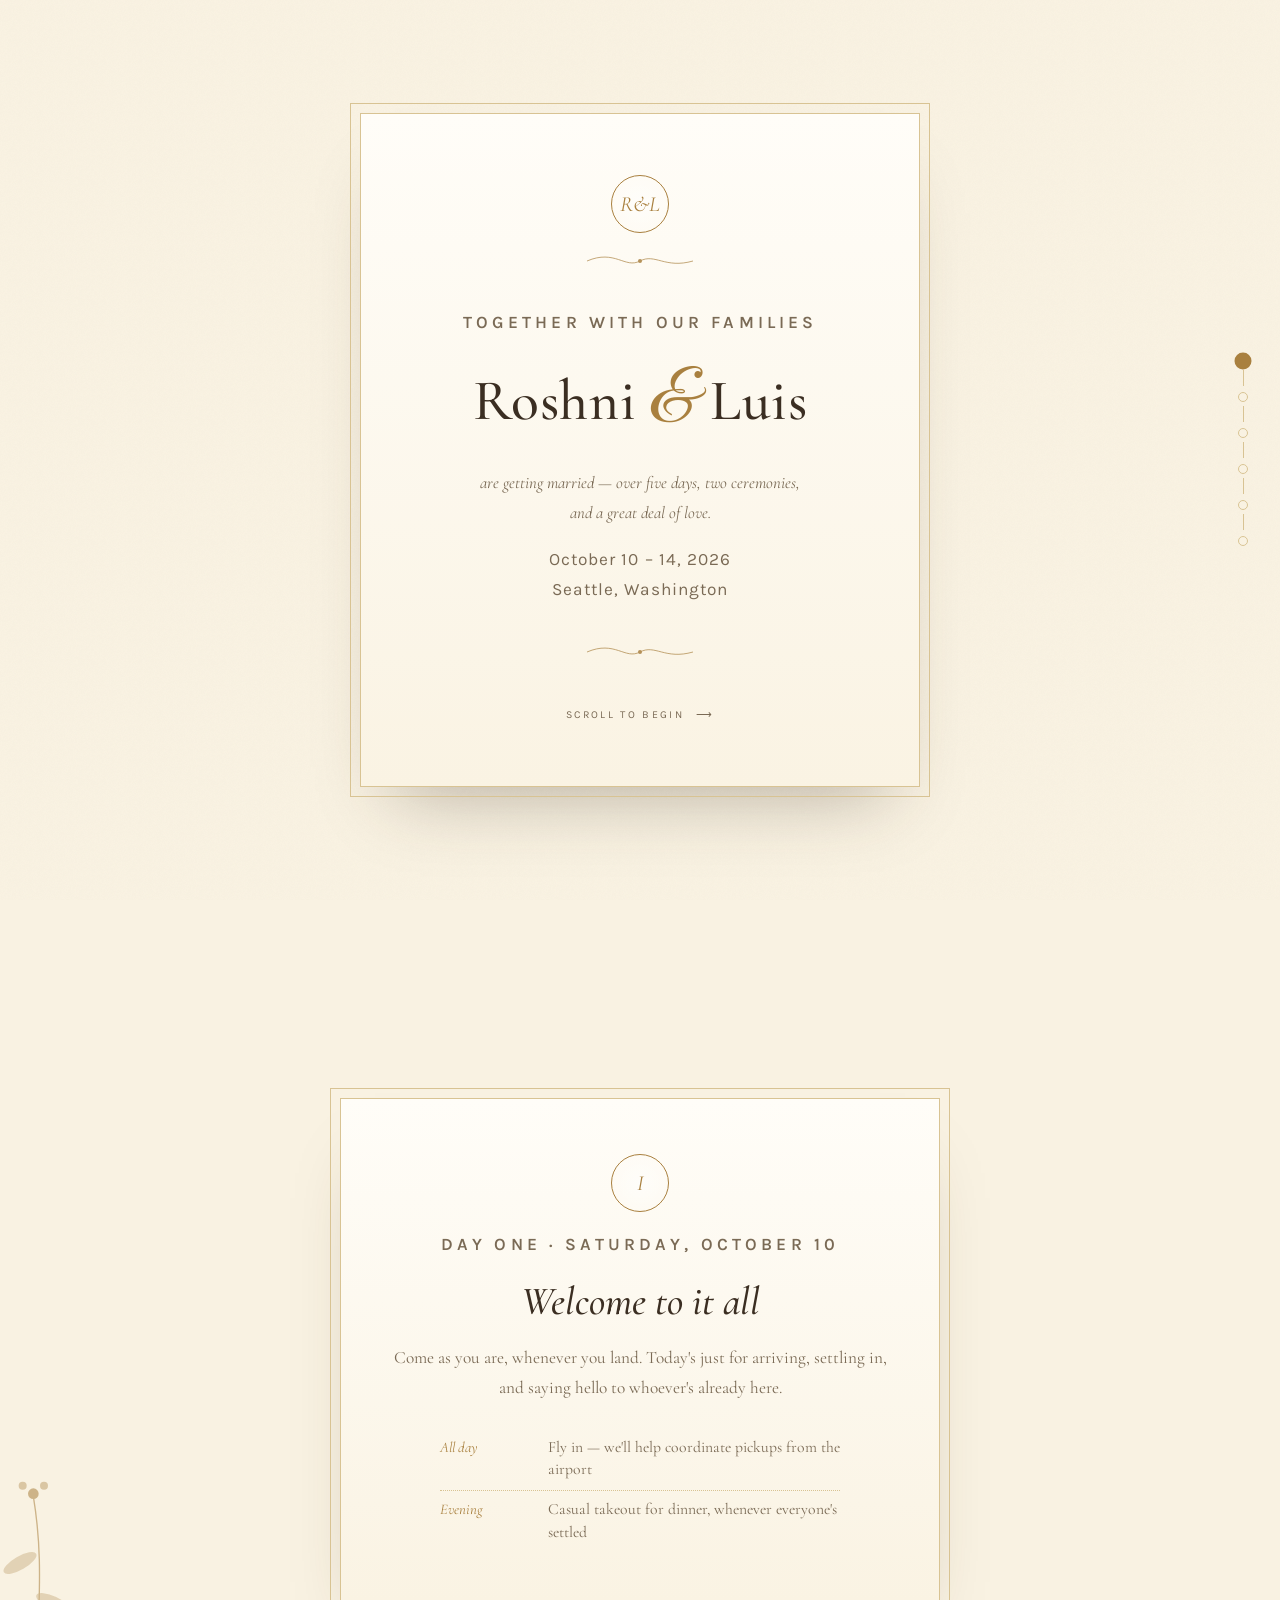
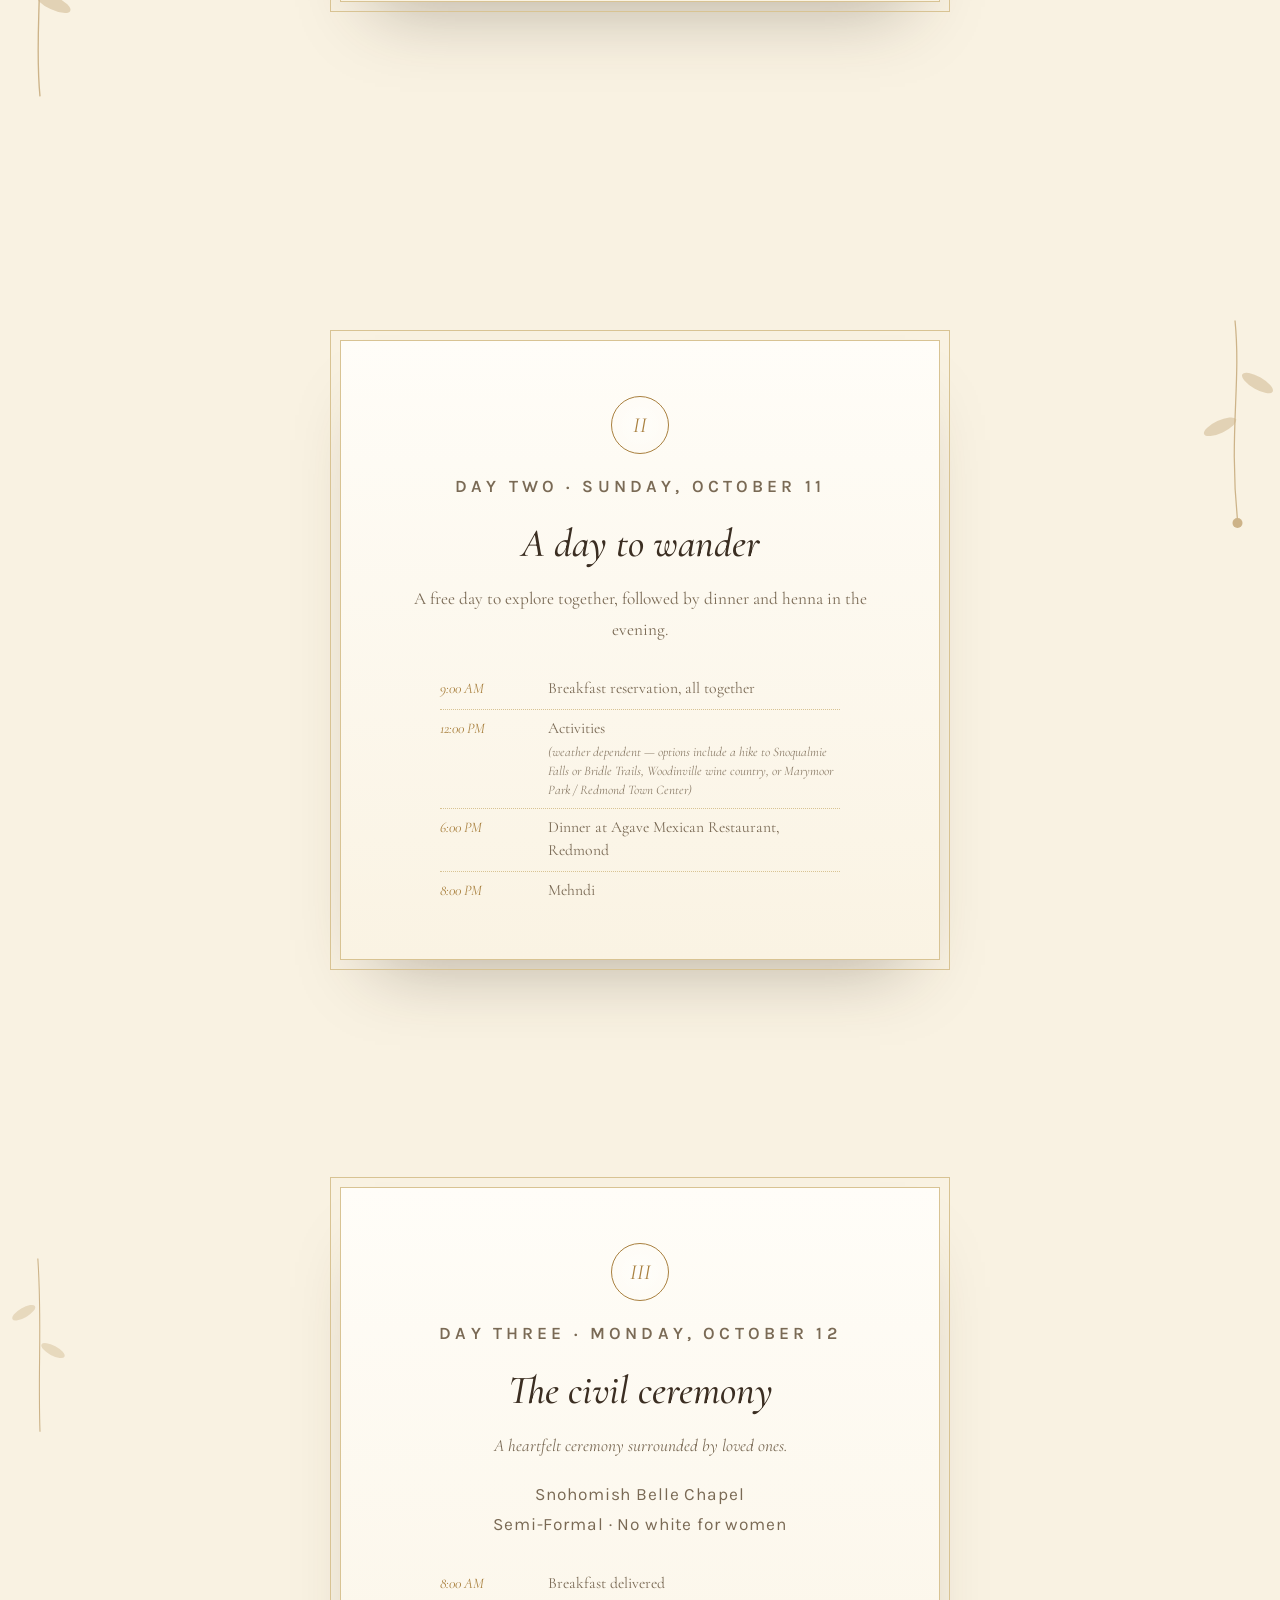
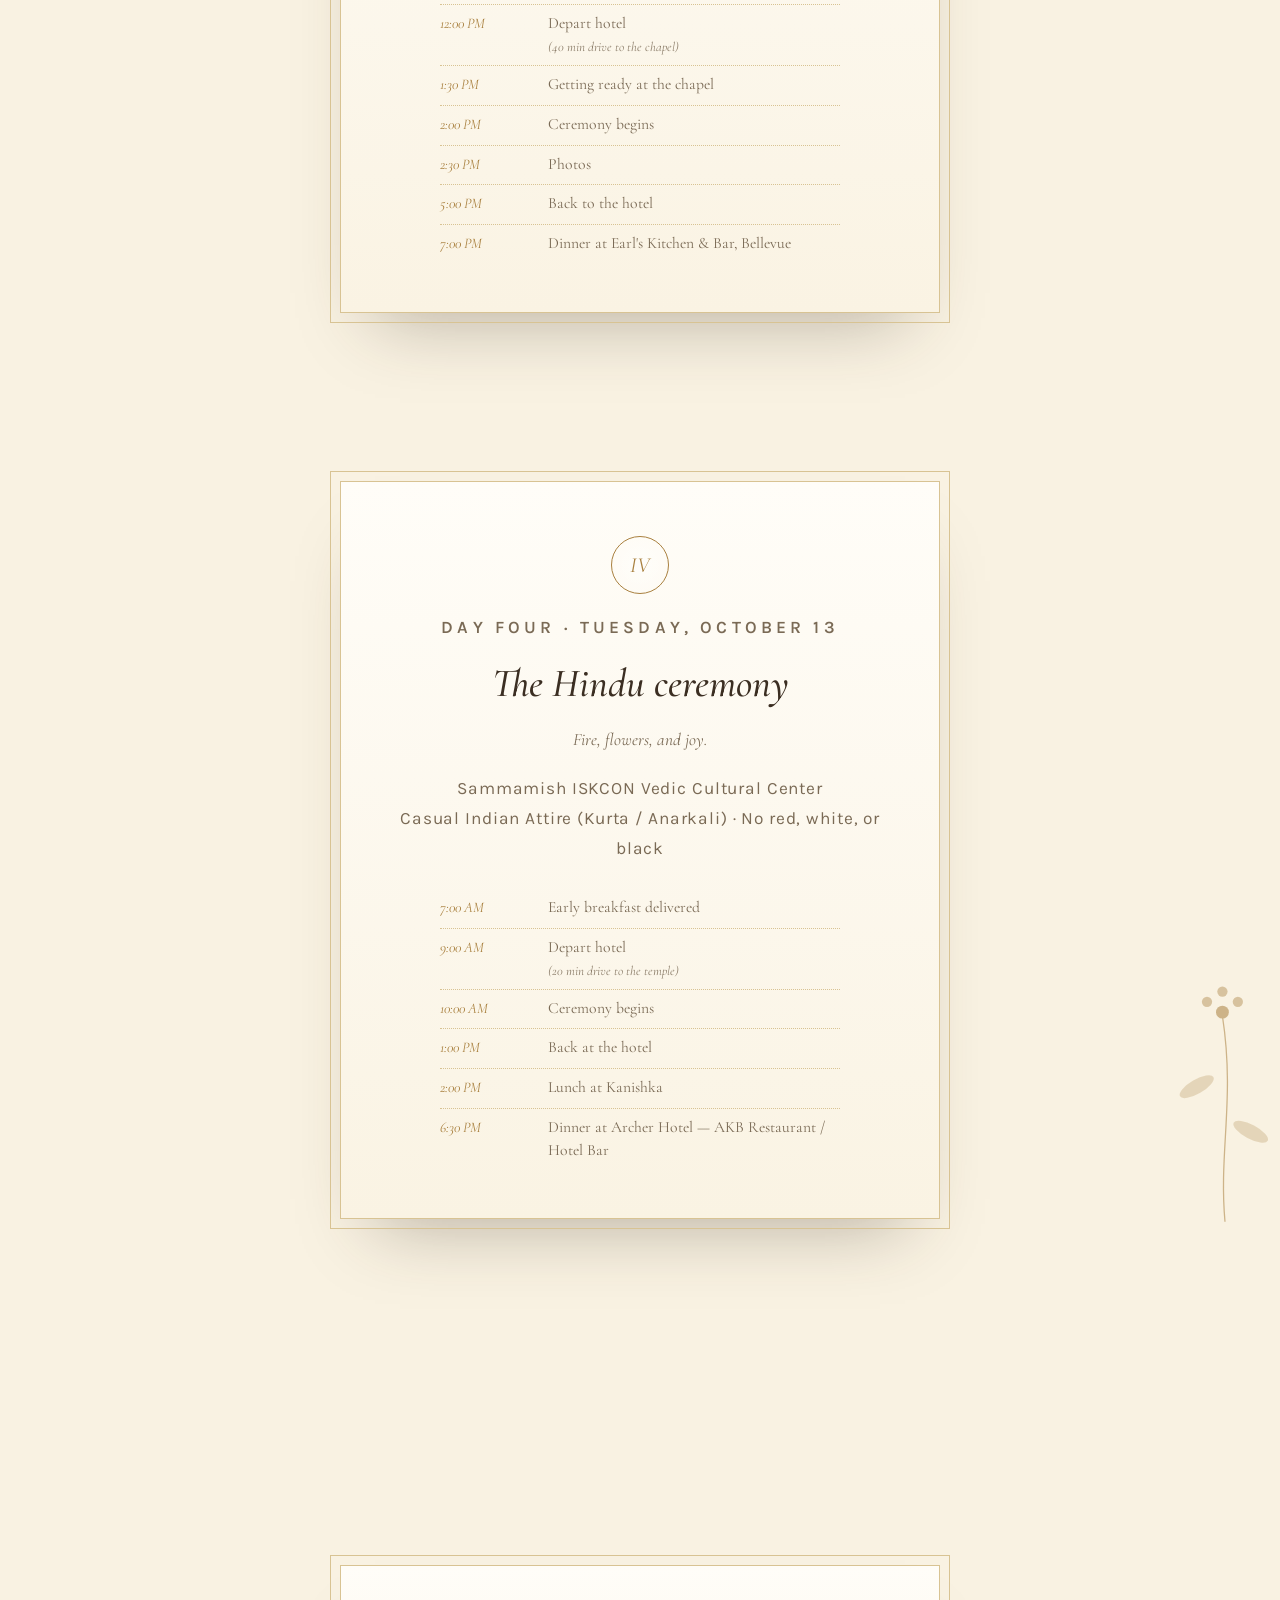
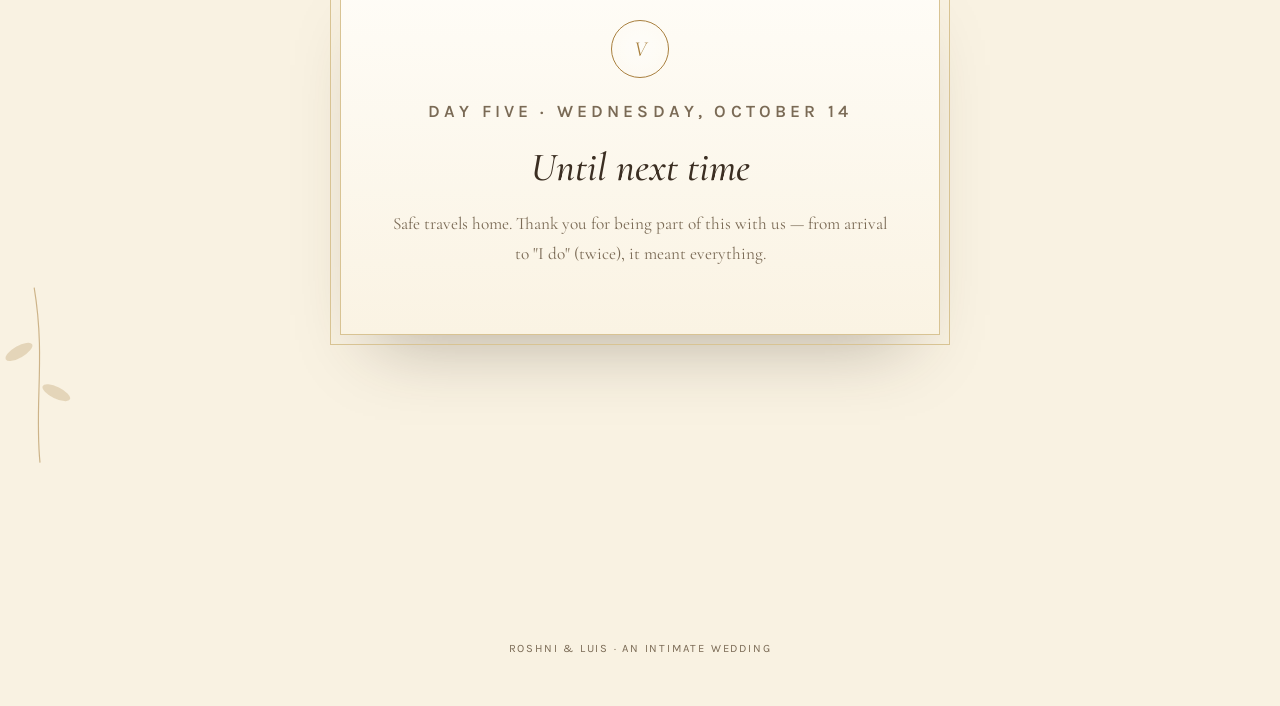
==== index.html @ dce2e8b4 "Rename root html" ====
<!DOCTYPE html>
<html lang="en">
<head>
<meta charset="UTF-8">
<meta name="viewport" content="width=device-width, initial-scale=1.0">
<title>Roshni & Luis — An Invitation</title>
<link rel="preconnect" href="https://fonts.googleapis.com">
<link rel="preconnect" href="https://fonts.gstatic.com" crossorigin>
<link href="https://fonts.googleapis.com/css2?family=Cormorant+Garamond:ital,wght@0,300;0,400;0,500;0,600;1,400;1,500&family=Great+Vibes&family=Karla:wght@400;500;600&display=swap" rel="stylesheet">
<style>
  :root{
    --paper: #f9f2e2;
    --card-a: #fffdf8;
    --card-b: #faf3e3;
    --ink: #3b2e22;
    --ink-soft: #7a6a55;
    --gold: #a9803f;
    --gold-light: #d8c393;
    --marigold: #c97d2e;
    --ochre: #a8672a;
    --teal: #2e4a44;
    --sindoor: #8c2f3b;
    --plum: #5b4b6e;
  }

  *{box-sizing:border-box;}
  html{scroll-snap-type:y mandatory; scroll-behavior:smooth;}
  body{
    margin:0;
    font-family:'Cormorant Garamond', serif;
    background:var(--paper);
    color:var(--ink);
    overflow-x:hidden;
  }

  /* fine paper grain, uniform across the whole invite */
  body::before{
    content:"";
    position:fixed; inset:0;
    z-index:1;
    pointer-events:none;
    opacity:0.5;
    background-image:url("data:image/svg+xml;utf8,<svg xmlns='http://www.w3.org/2000/svg' width='120' height='120'><filter id='n'><feTurbulence type='fractalNoise' baseFrequency='0.9' numOctaves='2' stitchTiles='stitch'/></filter><rect width='100%25' height='100%25' filter='url(%23n)' opacity='0.05'/></svg>");
  }

  h1,h2{margin:0; font-weight:500;}
  .script{font-family:'Great Vibes', cursive; font-weight:400;}

  .eyebrow{
    font-family:'Karla', sans-serif;
    font-weight:600;
    letter-spacing:0.24em;
    text-transform:uppercase;
    font-size:0.68rem;
    color:var(--ink-soft);
  }

  section{
    min-height:100svh;
    scroll-snap-align:start;
    display:flex;
    align-items:center;
    justify-content:center;
    position:relative;
    padding: 5rem 6vw;
    z-index:2;
  }

  /* ---------- card frame ---------- */
  .card{
    position:relative;
    max-width:600px;
    width:100%;
    background:linear-gradient(180deg, var(--card-a), var(--card-b));
    border:1px solid var(--gold-light);
    outline:1px solid var(--gold-light);
    outline-offset:9px;
    padding:3.4rem 3rem 3rem;
    text-align:center;
    box-shadow:0 40px 70px -35px rgba(59,46,34,0.35);
    opacity:0;
    transform:translateY(22px);
    transition:opacity 1s cubic-bezier(.2,.7,.2,1), transform 1s cubic-bezier(.2,.7,.2,1);
  }
  section.in-view .card{opacity:1; transform:translateY(0);}

  .seal{
    width:58px; height:58px;
    border-radius:50%;
    border:1px solid var(--gold);
    display:flex; align-items:center; justify-content:center;
    margin:0 auto 1.1rem;
    font-family:'Cormorant Garamond', serif;
    font-style:italic;
    font-size:1.35rem;
    color:var(--gold);
    background:radial-gradient(circle, rgba(255,255,255,0.5), transparent 70%);
  }

  .ornament{
    width:110px;
    margin:0 auto;
    color:var(--dot, var(--gold));
    opacity:0.85;
  }
  .ornament.top{margin-bottom:0.9rem;}
  .ornament.bottom{margin-top:1.3rem;}

  .card h2{
    font-size:clamp(1.9rem, 4.4vw, 2.5rem);
    font-style:italic;
    margin-top:0.5rem;
  }
  .card p{
    font-size:1.08rem;
    line-height:1.75;
    color:var(--ink-soft);
    margin-top:1.1rem;
  }
  .detail-note{
    display:inline-block;
    margin-top:1.6rem;
    font-family:'Karla', sans-serif;
    font-size:0.74rem;
    letter-spacing:0.08em;
    color:var(--dot, var(--gold));
    border-top:1px solid var(--gold-light);
    padding-top:0.9rem;
  }

  .meta{
    margin-top:0.7rem;
    font-family:'Karla', sans-serif;
    font-size:0.72rem;
    letter-spacing:0.06em;
    color:var(--dot, var(--gold));
    line-height:1.6;
  }
  .meta span{display:block;}

  .tagline-small{
    font-style:italic;
    font-size:1rem;
    color:var(--ink-soft);
    margin-top:0.4rem;
  }
  .meta-line{
    font-family:'Karla', sans-serif;
    font-size:0.7rem;
    letter-spacing:0.05em;
    color:var(--dot, var(--gold));
    margin-top:0.9rem;
    line-height:1.7;
  }
  .meta-line span{display:block;}

  .schedule{
    text-align:left;
    max-width:400px;
    margin:1.6rem auto 0;
  }
  .schedule .row{
    display:flex;
    gap:1rem;
    align-items:baseline;
    padding:0.5rem 0;
    border-bottom:1px dotted var(--gold-light);
  }
  .schedule .row:last-child{border-bottom:none;}
  .schedule .time{
    font-style:italic;
    color:var(--gold);
    font-size:0.92rem;
    width:92px;
    flex-shrink:0;
  }
  .schedule .event{
    font-size:0.98rem;
    color:var(--ink-soft);
    line-height:1.45;
  }
  .schedule .event em{
    display:block;
    font-style:italic;
    font-size:0.82rem;
    opacity:0.85;
    margin-top:0.15rem;
  }

  .sprig{position:absolute; z-index:0; color:var(--gold); opacity:0.55;}

  /* ---------- day accent colors ---------- */
  #day1{--dot: var(--marigold);}
  #day2{--dot: var(--ochre);}
  #day3{--dot: var(--teal);}
  #day4{--dot: var(--sindoor);}
  #day5{--dot: var(--plum);}

  /* ---------- hero ---------- */
  #hero .card{max-width:560px; padding:3.8rem 3rem 3.2rem;}
  #hero .amp{color:var(--gold); font-size:1.3em;}
  #hero h1{
    font-size:clamp(2.4rem, 7vw, 3.6rem);
    letter-spacing:0.01em;
  }
  #hero .tagline{
    font-size:1.05rem;
    color:var(--ink-soft);
    margin-top:1.2rem;
    font-style:italic;
  }
  #hero .scroll-cue{
    margin-top:2.4rem;
    font-family:'Karla', sans-serif;
    font-size:0.66rem;
    letter-spacing:0.22em;
    text-transform:uppercase;
    color:var(--ink-soft);
  }
  #hero .scroll-cue span{display:inline-block; margin-left:0.4rem; animation:bob 2.6s ease-in-out infinite;}
  @keyframes bob{0%,100%{transform:translateY(0);}50%{transform:translateY(5px);}}

  /* ---------- garland nav ---------- */
  nav.garland{
    position:fixed; z-index:50;
    right:2rem; top:50%; transform:translateY(-50%);
    display:flex; flex-direction:column; align-items:center;
  }
  nav.garland .thread{width:1px; flex:1; min-height:16px; background:var(--gold-light);}
  nav.garland button{
    -webkit-appearance:none; appearance:none;
    background:var(--paper);
    border:1px solid var(--gold-light);
    width:10px; height:10px; border-radius:50%;
    padding:0; cursor:pointer; position:relative; flex-shrink:0;
    transition:transform .4s ease, background .4s ease, border-color .4s ease;
  }
  nav.garland button::after{
    content:attr(data-label);
    position:absolute; right:20px; top:50%; transform:translateY(-50%);
    font-family:'Cormorant Garamond', serif; font-style:italic;
    font-size:0.85rem; color:var(--ink-soft);
    white-space:nowrap; opacity:0; pointer-events:none; transition:opacity .25s ease;
  }
  nav.garland button:hover::after{opacity:1;}
  nav.garland button.active{
    transform:scale(1.7);
    background:var(--dot, var(--gold));
    border-color:var(--dot, var(--gold));
  }

  @media (max-width:760px){
    nav.garland{
      right:auto; left:0; top:0; transform:none;
      flex-direction:row; width:100%; padding:0.9rem 6vw;
      background:linear-gradient(var(--paper) 55%, transparent);
    }
    nav.garland .thread{width:auto; height:1px; flex:1; min-height:0;}
    nav.garland button::after{display:none;}
    section{padding:5rem 6vw 3rem;}
    .card{padding:2.6rem 1.8rem 2.4rem;}
  }

  footer{
    position:relative; z-index:2;
    text-align:center; padding:2.6rem 6vw 3.2rem;
    font-family:'Karla', sans-serif;
    font-size:0.7rem; letter-spacing:0.16em; text-transform:uppercase;
    color:var(--ink-soft);
  }

  @media (prefers-reduced-motion: reduce){
    html{scroll-behavior:auto;}
    .card{transition:none; opacity:1; transform:none;}
    #hero .scroll-cue span{animation:none;}
  }
</style>
</head>
<body>

<nav class="garland" aria-label="Wedding day navigation">
  <a href="#hero"><button data-label="Welcome" data-target="hero"></button></a>
  <div class="thread"></div>
  <a href="#day1"><button data-label="Day One" data-target="day1"></button></a>
  <div class="thread"></div>
  <a href="#day2"><button data-label="Day Two" data-target="day2"></button></a>
  <div class="thread"></div>
  <a href="#day3"><button data-label="Day Three" data-target="day3"></button></a>
  <div class="thread"></div>
  <a href="#day4"><button data-label="Day Four" data-target="day4"></button></a>
  <div class="thread"></div>
  <a href="#day5"><button data-label="Day Five" data-target="day5"></button></a>
</nav>

<section id="hero">
  <div class="card">
    <div class="seal">R&amp;L</div>
    <svg class="ornament top" viewBox="0 0 110 20" fill="none" xmlns="http://www.w3.org/2000/svg">
      <path d="M2 10 C 30 -2, 40 18, 55 10 C 70 2, 80 18, 108 10" stroke="currentColor" stroke-width="0.8"/>
      <circle cx="55" cy="10" r="2" fill="currentColor"/>
    </svg>
    <p class="eyebrow">Together with our families</p>
    <h1>Roshni <span class="script amp">&amp;</span> Luis</h1>
    <p class="tagline">are getting married — over five days, two ceremonies,<br>and a great deal of love.</p>
    <p class="meta" style="margin-top:1rem;"><span>October 10 – 14, 2026</span><span>Seattle, Washington</span></p>
    <svg class="ornament bottom" viewBox="0 0 110 20" fill="none" xmlns="http://www.w3.org/2000/svg">
      <path d="M2 10 C 30 -2, 40 18, 55 10 C 70 2, 80 18, 108 10" stroke="currentColor" stroke-width="0.8"/>
      <circle cx="55" cy="10" r="2" fill="currentColor"/>
    </svg>
    <p class="scroll-cue">Scroll to begin <span>&#10230;</span></p>
  </div>
</section>

<section id="day1">
  <svg class="sprig" style="width:160px; left:-40px; bottom:10%;" viewBox="0 0 120 200" fill="none" xmlns="http://www.w3.org/2000/svg">
    <path d="M60 190 C 55 140, 65 100, 55 40" stroke="currentColor" stroke-width="1"/>
    <ellipse cx="45" cy="90" rx="14" ry="5" transform="rotate(-30 45 90)" fill="currentColor" opacity="0.5"/>
    <ellipse cx="70" cy="120" rx="14" ry="5" transform="rotate(25 70 120)" fill="currentColor" opacity="0.5"/>
    <circle cx="55" cy="38" r="4" fill="currentColor"/>
    <circle cx="47" cy="32" r="3" fill="currentColor" opacity="0.7"/>
    <circle cx="63" cy="32" r="3" fill="currentColor" opacity="0.7"/>
  </svg>
  <div class="card">
    <div class="seal">I</div>
    <p class="eyebrow">Day One &middot; Saturday, October 10</p>
    <h2>Welcome to it all</h2>
    <p>Come as you are, whenever you land. Today's just for arriving, settling in, and saying hello to whoever's already here.</p>
    <div class="schedule">
      <div class="row"><div class="time">All day</div><div class="event">Fly in — we'll help coordinate pickups from the airport</div></div>
      <div class="row"><div class="time">Evening</div><div class="event">Casual takeout for dinner, whenever everyone's settled</div></div>
    </div>
  </div>
</section>

<section id="day2">
  <svg class="sprig" style="width:150px; right:-30px; top:12%;" viewBox="0 0 120 200" fill="none" xmlns="http://www.w3.org/2000/svg">
    <path d="M60 10 C 65 60, 55 100, 62 170" stroke="currentColor" stroke-width="1"/>
    <ellipse cx="78" cy="60" rx="14" ry="5" transform="rotate(30 78 60)" fill="currentColor" opacity="0.5"/>
    <ellipse cx="48" cy="95" rx="14" ry="5" transform="rotate(-25 48 95)" fill="currentColor" opacity="0.5"/>
    <circle cx="62" cy="172" r="4" fill="currentColor"/>
  </svg>
  <div class="card">
    <div class="seal">II</div>
    <p class="eyebrow">Day Two &middot; Sunday, October 11</p>
    <h2>A day to wander</h2>
    <p>A free day to explore together, followed by dinner and henna in the evening.</p>
    <div class="schedule">
      <div class="row"><div class="time">9:00 AM</div><div class="event">Breakfast reservation, all together</div></div>
      <div class="row"><div class="time">12:00 PM</div><div class="event">Activities <em>(weather dependent — options include a hike to Snoqualmie Falls or Bridle Trails, Woodinville wine country, or Marymoor Park / Redmond Town Center)</em></div></div>
      <div class="row"><div class="time">6:00 PM</div><div class="event">Dinner at Agave Mexican Restaurant, Redmond</div></div>
      <div class="row"><div class="time">8:00 PM</div><div class="event">Mehndi</div></div>
    </div>
  </div>
</section>

<section id="day3">
  <svg class="sprig" style="width:130px; left:-25px; top:14%;" viewBox="0 0 120 200" fill="none" xmlns="http://www.w3.org/2000/svg">
    <path d="M60 190 C 58 130, 62 90, 58 30" stroke="currentColor" stroke-width="1"/>
    <ellipse cx="45" cy="80" rx="12" ry="4.5" transform="rotate(-30 45 80)" fill="currentColor" opacity="0.4"/>
    <ellipse cx="72" cy="115" rx="12" ry="4.5" transform="rotate(28 72 115)" fill="currentColor" opacity="0.4"/>
  </svg>
  <div class="card">
    <div class="seal">III</div>
    <p class="eyebrow">Day Three &middot; Monday, October 12</p>
    <h2>The civil ceremony</h2>
    <p class="tagline-small">A heartfelt ceremony surrounded by loved ones.</p>
    <p class="meta-line"><span>Snohomish Belle Chapel</span><span>Semi-Formal &middot; No white for women</span></p>
    <div class="schedule">
      <div class="row"><div class="time">8:00 AM</div><div class="event">Breakfast delivered</div></div>
      <div class="row"><div class="time">12:00 PM</div><div class="event">Depart hotel <em>(40 min drive to the chapel)</em></div></div>
      <div class="row"><div class="time">1:30 PM</div><div class="event">Getting ready at the chapel</div></div>
      <div class="row"><div class="time">2:00 PM</div><div class="event">Ceremony begins</div></div>
      <div class="row"><div class="time">2:30 PM</div><div class="event">Photos</div></div>
      <div class="row"><div class="time">5:00 PM</div><div class="event">Back to the hotel</div></div>
      <div class="row"><div class="time">7:00 PM</div><div class="event">Dinner at Earl's Kitchen &amp; Bar, Bellevue</div></div>
    </div>
  </div>
</section>

<section id="day4">
  <svg class="sprig" style="width:180px; right:-35px; bottom:8%;" viewBox="0 0 140 200" fill="none" xmlns="http://www.w3.org/2000/svg">
    <path d="M70 195 C 65 140, 78 100, 68 35" stroke="currentColor" stroke-width="1"/>
    <circle cx="68" cy="32" r="5" fill="currentColor"/>
    <circle cx="56" cy="24" r="4" fill="currentColor" opacity="0.75"/>
    <circle cx="80" cy="24" r="4" fill="currentColor" opacity="0.75"/>
    <circle cx="68" cy="16" r="4" fill="currentColor" opacity="0.75"/>
    <ellipse cx="48" cy="90" rx="15" ry="5.5" transform="rotate(-30 48 90)" fill="currentColor" opacity="0.45"/>
    <ellipse cx="90" cy="125" rx="15" ry="5.5" transform="rotate(28 90 125)" fill="currentColor" opacity="0.45"/>
  </svg>
  <div class="card">
    <div class="seal">IV</div>
    <p class="eyebrow">Day Four &middot; Tuesday, October 13</p>
    <h2>The Hindu ceremony</h2>
    <p class="tagline-small">Fire, flowers, and joy.</p>
    <p class="meta-line"><span>Sammamish ISKCON Vedic Cultural Center</span><span>Casual Indian Attire (Kurta / Anarkali) &middot; No red, white, or black</span></p>
    <div class="schedule">
      <div class="row"><div class="time">7:00 AM</div><div class="event">Early breakfast delivered</div></div>
      <div class="row"><div class="time">9:00 AM</div><div class="event">Depart hotel <em>(20 min drive to the temple)</em></div></div>
      <div class="row"><div class="time">10:00 AM</div><div class="event">Ceremony begins</div></div>
      <div class="row"><div class="time">1:00 PM</div><div class="event">Back at the hotel</div></div>
      <div class="row"><div class="time">2:00 PM</div><div class="event">Lunch at Kanishka</div></div>
      <div class="row"><div class="time">6:30 PM</div><div class="event">Dinner at Archer Hotel — AKB Restaurant / Hotel Bar</div></div>
    </div>
  </div>
</section>

<section id="day5">
  <svg class="sprig" style="width:140px; left:-30px; bottom:14%;" viewBox="0 0 120 200" fill="none" xmlns="http://www.w3.org/2000/svg">
    <path d="M60 190 C 55 140, 65 100, 55 40" stroke="currentColor" stroke-width="1"/>
    <ellipse cx="42" cy="95" rx="13" ry="5" transform="rotate(-30 42 95)" fill="currentColor" opacity="0.45"/>
    <ellipse cx="74" cy="130" rx="13" ry="5" transform="rotate(26 74 130)" fill="currentColor" opacity="0.45"/>
  </svg>
  <div class="card">
    <div class="seal">V</div>
    <p class="eyebrow">Day Five &middot; Wednesday, October 14</p>
    <h2>Until next time</h2>
    <p>Safe travels home. Thank you for being part of this with us — from arrival to "I do" (twice), it meant everything.</p>
  </div>
</section>

<footer>Roshni &amp; Luis &middot; An Intimate Wedding</footer>

<script>
  const sections = document.querySelectorAll('section');
  const buttons = document.querySelectorAll('nav.garland button');
  const io = new IntersectionObserver((entries)=>{
    entries.forEach(entry=>{
      const id = entry.target.id;
      const btn = document.querySelector(`button[data-target="${id}"]`);
      if(entry.isIntersecting && entry.intersectionRatio > 0.5){
        entry.target.classList.add('in-view');
        buttons.forEach(b=>b.classList.remove('active'));
        if(btn) btn.classList.add('active');
      }
    });
  }, {threshold:[0,0.5,1]});
  sections.forEach(s=>io.observe(s));
</script>

</body>
</html>
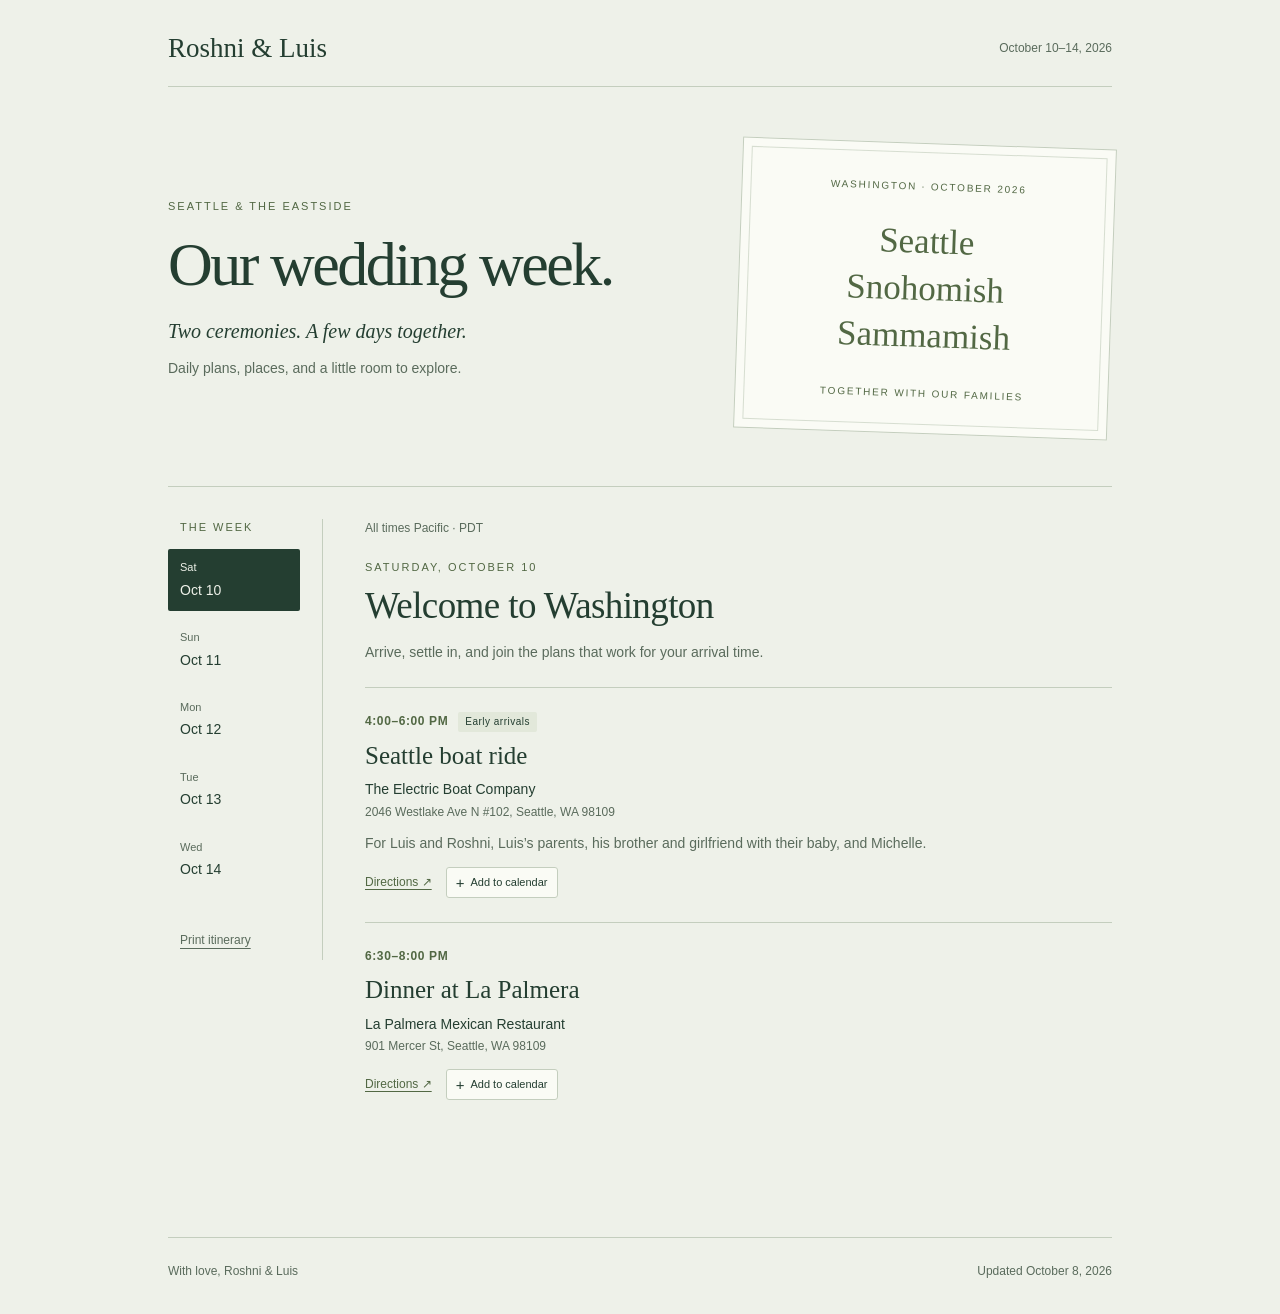
==== commit f3c342c5: "Revamp wedding itinerary with Northwest design and daily schedules" ====
--- a/index.html
+++ b/index.html
@@ -1,441 +1,28 @@
-<!DOCTYPE html>
+<!doctype html>
 <html lang="en">
 <head>
-<meta charset="UTF-8">
-<meta name="viewport" content="width=device-width, initial-scale=1.0">
-<title>Roshni & Luis — An Invitation</title>
-<link rel="preconnect" href="https://fonts.googleapis.com">
-<link rel="preconnect" href="https://fonts.gstatic.com" crossorigin>
-<link href="https://fonts.googleapis.com/css2?family=Cormorant+Garamond:ital,wght@0,300;0,400;0,500;0,600;1,400;1,500&family=Great+Vibes&family=Karla:wght@400;500;600&display=swap" rel="stylesheet">
-<style>
-  :root{
-    --paper: #f9f2e2;
-    --card-a: #fffdf8;
-    --card-b: #faf3e3;
-    --ink: #3b2e22;
-    --ink-soft: #7a6a55;
-    --gold: #a9803f;
-    --gold-light: #d8c393;
-    --marigold: #c97d2e;
-    --ochre: #a8672a;
-    --teal: #2e4a44;
-    --sindoor: #8c2f3b;
-    --plum: #5b4b6e;
-  }
-
-  *{box-sizing:border-box;}
-  html{scroll-snap-type:y mandatory; scroll-behavior:smooth;}
-  body{
-    margin:0;
-    font-family:'Cormorant Garamond', serif;
-    background:var(--paper);
-    color:var(--ink);
-    overflow-x:hidden;
-  }
-
-  /* fine paper grain, uniform across the whole invite */
-  body::before{
-    content:"";
-    position:fixed; inset:0;
-    z-index:1;
-    pointer-events:none;
-    opacity:0.5;
-    background-image:url("data:image/svg+xml;utf8,<svg xmlns='http://www.w3.org/2000/svg' width='120' height='120'><filter id='n'><feTurbulence type='fractalNoise' baseFrequency='0.9' numOctaves='2' stitchTiles='stitch'/></filter><rect width='100%25' height='100%25' filter='url(%23n)' opacity='0.05'/></svg>");
-  }
-
-  h1,h2{margin:0; font-weight:500;}
-  .script{font-family:'Great Vibes', cursive; font-weight:400;}
-
-  .eyebrow{
-    font-family:'Karla', sans-serif;
-    font-weight:600;
-    letter-spacing:0.24em;
-    text-transform:uppercase;
-    font-size:0.68rem;
-    color:var(--ink-soft);
-  }
-
-  section{
-    min-height:100svh;
-    scroll-snap-align:start;
-    display:flex;
-    align-items:center;
-    justify-content:center;
-    position:relative;
-    padding: 5rem 6vw;
-    z-index:2;
-  }
-
-  /* ---------- card frame ---------- */
-  .card{
-    position:relative;
-    max-width:600px;
-    width:100%;
-    background:linear-gradient(180deg, var(--card-a), var(--card-b));
-    border:1px solid var(--gold-light);
-    outline:1px solid var(--gold-light);
-    outline-offset:9px;
-    padding:3.4rem 3rem 3rem;
-    text-align:center;
-    box-shadow:0 40px 70px -35px rgba(59,46,34,0.35);
-    opacity:0;
-    transform:translateY(22px);
-    transition:opacity 1s cubic-bezier(.2,.7,.2,1), transform 1s cubic-bezier(.2,.7,.2,1);
-  }
-  section.in-view .card{opacity:1; transform:translateY(0);}
-
-  .seal{
-    width:58px; height:58px;
-    border-radius:50%;
-    border:1px solid var(--gold);
-    display:flex; align-items:center; justify-content:center;
-    margin:0 auto 1.1rem;
-    font-family:'Cormorant Garamond', serif;
-    font-style:italic;
-    font-size:1.35rem;
-    color:var(--gold);
-    background:radial-gradient(circle, rgba(255,255,255,0.5), transparent 70%);
-  }
-
-  .ornament{
-    width:110px;
-    margin:0 auto;
-    color:var(--dot, var(--gold));
-    opacity:0.85;
-  }
-  .ornament.top{margin-bottom:0.9rem;}
-  .ornament.bottom{margin-top:1.3rem;}
-
-  .card h2{
-    font-size:clamp(1.9rem, 4.4vw, 2.5rem);
-    font-style:italic;
-    margin-top:0.5rem;
-  }
-  .card p{
-    font-size:1.08rem;
-    line-height:1.75;
-    color:var(--ink-soft);
-    margin-top:1.1rem;
-  }
-  .detail-note{
-    display:inline-block;
-    margin-top:1.6rem;
-    font-family:'Karla', sans-serif;
-    font-size:0.74rem;
-    letter-spacing:0.08em;
-    color:var(--dot, var(--gold));
-    border-top:1px solid var(--gold-light);
-    padding-top:0.9rem;
-  }
-
-  .meta{
-    margin-top:0.7rem;
-    font-family:'Karla', sans-serif;
-    font-size:0.72rem;
-    letter-spacing:0.06em;
-    color:var(--dot, var(--gold));
-    line-height:1.6;
-  }
-  .meta span{display:block;}
-
-  .tagline-small{
-    font-style:italic;
-    font-size:1rem;
-    color:var(--ink-soft);
-    margin-top:0.4rem;
-  }
-  .meta-line{
-    font-family:'Karla', sans-serif;
-    font-size:0.7rem;
-    letter-spacing:0.05em;
-    color:var(--dot, var(--gold));
-    margin-top:0.9rem;
-    line-height:1.7;
-  }
-  .meta-line span{display:block;}
-
-  .schedule{
-    text-align:left;
-    max-width:400px;
-    margin:1.6rem auto 0;
-  }
-  .schedule .row{
-    display:flex;
-    gap:1rem;
-    align-items:baseline;
-    padding:0.5rem 0;
-    border-bottom:1px dotted var(--gold-light);
-  }
-  .schedule .row:last-child{border-bottom:none;}
-  .schedule .time{
-    font-style:italic;
-    color:var(--gold);
-    font-size:0.92rem;
-    width:92px;
-    flex-shrink:0;
-  }
-  .schedule .event{
-    font-size:0.98rem;
-    color:var(--ink-soft);
-    line-height:1.45;
-  }
-  .schedule .event em{
-    display:block;
-    font-style:italic;
-    font-size:0.82rem;
-    opacity:0.85;
-    margin-top:0.15rem;
-  }
-
-  .sprig{position:absolute; z-index:0; color:var(--gold); opacity:0.55;}
-
-  /* ---------- day accent colors ---------- */
-  #day1{--dot: var(--marigold);}
-  #day2{--dot: var(--ochre);}
-  #day3{--dot: var(--teal);}
-  #day4{--dot: var(--sindoor);}
-  #day5{--dot: var(--plum);}
-
-  /* ---------- hero ---------- */
-  #hero .card{max-width:560px; padding:3.8rem 3rem 3.2rem;}
-  #hero .amp{color:var(--gold); font-size:1.3em;}
-  #hero h1{
-    font-size:clamp(2.4rem, 7vw, 3.6rem);
-    letter-spacing:0.01em;
-  }
-  #hero .tagline{
-    font-size:1.05rem;
-    color:var(--ink-soft);
-    margin-top:1.2rem;
-    font-style:italic;
-  }
-  #hero .scroll-cue{
-    margin-top:2.4rem;
-    font-family:'Karla', sans-serif;
-    font-size:0.66rem;
-    letter-spacing:0.22em;
-    text-transform:uppercase;
-    color:var(--ink-soft);
-  }
-  #hero .scroll-cue span{display:inline-block; margin-left:0.4rem; animation:bob 2.6s ease-in-out infinite;}
-  @keyframes bob{0%,100%{transform:translateY(0);}50%{transform:translateY(5px);}}
-
-  /* ---------- garland nav ---------- */
-  nav.garland{
-    position:fixed; z-index:50;
-    right:2rem; top:50%; transform:translateY(-50%);
-    display:flex; flex-direction:column; align-items:center;
-  }
-  nav.garland .thread{width:1px; flex:1; min-height:16px; background:var(--gold-light);}
-  nav.garland button{
-    -webkit-appearance:none; appearance:none;
-    background:var(--paper);
-    border:1px solid var(--gold-light);
-    width:10px; height:10px; border-radius:50%;
-    padding:0; cursor:pointer; position:relative; flex-shrink:0;
-    transition:transform .4s ease, background .4s ease, border-color .4s ease;
-  }
-  nav.garland button::after{
-    content:attr(data-label);
-    position:absolute; right:20px; top:50%; transform:translateY(-50%);
-    font-family:'Cormorant Garamond', serif; font-style:italic;
-    font-size:0.85rem; color:var(--ink-soft);
-    white-space:nowrap; opacity:0; pointer-events:none; transition:opacity .25s ease;
-  }
-  nav.garland button:hover::after{opacity:1;}
-  nav.garland button.active{
-    transform:scale(1.7);
-    background:var(--dot, var(--gold));
-    border-color:var(--dot, var(--gold));
-  }
-
-  @media (max-width:760px){
-    nav.garland{
-      right:auto; left:0; top:0; transform:none;
-      flex-direction:row; width:100%; padding:0.9rem 6vw;
-      background:linear-gradient(var(--paper) 55%, transparent);
-    }
-    nav.garland .thread{width:auto; height:1px; flex:1; min-height:0;}
-    nav.garland button::after{display:none;}
-    section{padding:5rem 6vw 3rem;}
-    .card{padding:2.6rem 1.8rem 2.4rem;}
-  }
-
-  footer{
-    position:relative; z-index:2;
-    text-align:center; padding:2.6rem 6vw 3.2rem;
-    font-family:'Karla', sans-serif;
-    font-size:0.7rem; letter-spacing:0.16em; text-transform:uppercase;
-    color:var(--ink-soft);
-  }
-
-  @media (prefers-reduced-motion: reduce){
-    html{scroll-behavior:auto;}
-    .card{transition:none; opacity:1; transform:none;}
-    #hero .scroll-cue span{animation:none;}
-  }
-</style>
+  <meta charset="utf-8">
+  <meta name="viewport" content="width=device-width, initial-scale=1">
+  <meta name="theme-color" content="#243e31">
+  <meta name="description" content="Roshni and Luis's wedding week. October 10–14, 2026, in Seattle and the Eastside. Daily plans, venues, and calendar links for our family.">
+  <title>Roshni &amp; Luis · Wedding Week</title>
+  <link rel="stylesheet" href="styles.css">
+  <script src="app.js" defer></script>
 </head>
 <body>
-
-<nav class="garland" aria-label="Wedding day navigation">
-  <a href="#hero"><button data-label="Welcome" data-target="hero"></button></a>
-  <div class="thread"></div>
-  <a href="#day1"><button data-label="Day One" data-target="day1"></button></a>
-  <div class="thread"></div>
-  <a href="#day2"><button data-label="Day Two" data-target="day2"></button></a>
-  <div class="thread"></div>
-  <a href="#day3"><button data-label="Day Three" data-target="day3"></button></a>
-  <div class="thread"></div>
-  <a href="#day4"><button data-label="Day Four" data-target="day4"></button></a>
-  <div class="thread"></div>
-  <a href="#day5"><button data-label="Day Five" data-target="day5"></button></a>
-</nav>
-
-<section id="hero">
-  <div class="card">
-    <div class="seal">R&amp;L</div>
-    <svg class="ornament top" viewBox="0 0 110 20" fill="none" xmlns="http://www.w3.org/2000/svg">
-      <path d="M2 10 C 30 -2, 40 18, 55 10 C 70 2, 80 18, 108 10" stroke="currentColor" stroke-width="0.8"/>
-      <circle cx="55" cy="10" r="2" fill="currentColor"/>
-    </svg>
-    <p class="eyebrow">Together with our families</p>
-    <h1>Roshni <span class="script amp">&amp;</span> Luis</h1>
-    <p class="tagline">are getting married — over five days, two ceremonies,<br>and a great deal of love.</p>
-    <p class="meta" style="margin-top:1rem;"><span>October 10 – 14, 2026</span><span>Seattle, Washington</span></p>
-    <svg class="ornament bottom" viewBox="0 0 110 20" fill="none" xmlns="http://www.w3.org/2000/svg">
-      <path d="M2 10 C 30 -2, 40 18, 55 10 C 70 2, 80 18, 108 10" stroke="currentColor" stroke-width="0.8"/>
-      <circle cx="55" cy="10" r="2" fill="currentColor"/>
-    </svg>
-    <p class="scroll-cue">Scroll to begin <span>&#10230;</span></p>
+  <a class="skip-link" href="#itinerary">Skip to itinerary</a>
+  <div class="site-shell">
+    <header class="site-header"><a class="wordmark" href="#">Roshni &amp; Luis</a><span>October 10–14, 2026</span></header>
+    <section class="hero" aria-labelledby="page-title">
+      <div class="hero-copy"><p class="eyebrow">Seattle &amp; the Eastside</p><h1 id="page-title">Our wedding week.</h1><p class="welcome">Two ceremonies. A few days together.</p><p class="intro">Daily plans, places, and a little room to explore.</p></div>
+      <div class="postcard" aria-label="Celebrating in Seattle, Snohomish, and Sammamish"><span class="postcard-label">Washington · October 2026</span><div class="postcard-places">Seattle<br>Snohomish<br>Sammamish</div><span class="postcard-foot">Together with our families</span></div>
+    </section>
+    <main class="journal" id="itinerary">
+      <nav class="day-nav" aria-label="Wedding itinerary dates"><p class="nav-label">The week</p><div id="date-links"></div><button type="button" class="print-button" id="print-button">Print itinerary</button></nav>
+      <div class="day-content"><div class="time-note">All times Pacific · PDT</div><div id="day-panels"></div></div>
+    </main>
+    <footer class="site-footer"><span>With love, Roshni &amp; Luis</span><span>Updated October 8, 2026</span></footer>
   </div>
-</section>
-
-<section id="day1">
-  <svg class="sprig" style="width:160px; left:-40px; bottom:10%;" viewBox="0 0 120 200" fill="none" xmlns="http://www.w3.org/2000/svg">
-    <path d="M60 190 C 55 140, 65 100, 55 40" stroke="currentColor" stroke-width="1"/>
-    <ellipse cx="45" cy="90" rx="14" ry="5" transform="rotate(-30 45 90)" fill="currentColor" opacity="0.5"/>
-    <ellipse cx="70" cy="120" rx="14" ry="5" transform="rotate(25 70 120)" fill="currentColor" opacity="0.5"/>
-    <circle cx="55" cy="38" r="4" fill="currentColor"/>
-    <circle cx="47" cy="32" r="3" fill="currentColor" opacity="0.7"/>
-    <circle cx="63" cy="32" r="3" fill="currentColor" opacity="0.7"/>
-  </svg>
-  <div class="card">
-    <div class="seal">I</div>
-    <p class="eyebrow">Day One &middot; Saturday, October 10</p>
-    <h2>Welcome to it all</h2>
-    <p>Come as you are, whenever you land. Today's just for arriving, settling in, and saying hello to whoever's already here.</p>
-    <div class="schedule">
-      <div class="row"><div class="time">All day</div><div class="event">Fly in — we'll help coordinate pickups from the airport</div></div>
-      <div class="row"><div class="time">Evening</div><div class="event">Casual takeout for dinner, whenever everyone's settled</div></div>
-    </div>
-  </div>
-</section>
-
-<section id="day2">
-  <svg class="sprig" style="width:150px; right:-30px; top:12%;" viewBox="0 0 120 200" fill="none" xmlns="http://www.w3.org/2000/svg">
-    <path d="M60 10 C 65 60, 55 100, 62 170" stroke="currentColor" stroke-width="1"/>
-    <ellipse cx="78" cy="60" rx="14" ry="5" transform="rotate(30 78 60)" fill="currentColor" opacity="0.5"/>
-    <ellipse cx="48" cy="95" rx="14" ry="5" transform="rotate(-25 48 95)" fill="currentColor" opacity="0.5"/>
-    <circle cx="62" cy="172" r="4" fill="currentColor"/>
-  </svg>
-  <div class="card">
-    <div class="seal">II</div>
-    <p class="eyebrow">Day Two &middot; Sunday, October 11</p>
-    <h2>A day to wander</h2>
-    <p>A free day to explore together, followed by dinner and henna in the evening.</p>
-    <div class="schedule">
-      <div class="row"><div class="time">9:00 AM</div><div class="event">Breakfast reservation, all together</div></div>
-      <div class="row"><div class="time">12:00 PM</div><div class="event">Activities <em>(weather dependent — options include a hike to Snoqualmie Falls or Bridle Trails, Woodinville wine country, or Marymoor Park / Redmond Town Center)</em></div></div>
-      <div class="row"><div class="time">6:00 PM</div><div class="event">Dinner at Agave Mexican Restaurant, Redmond</div></div>
-      <div class="row"><div class="time">8:00 PM</div><div class="event">Mehndi</div></div>
-    </div>
-  </div>
-</section>
-
-<section id="day3">
-  <svg class="sprig" style="width:130px; left:-25px; top:14%;" viewBox="0 0 120 200" fill="none" xmlns="http://www.w3.org/2000/svg">
-    <path d="M60 190 C 58 130, 62 90, 58 30" stroke="currentColor" stroke-width="1"/>
-    <ellipse cx="45" cy="80" rx="12" ry="4.5" transform="rotate(-30 45 80)" fill="currentColor" opacity="0.4"/>
-    <ellipse cx="72" cy="115" rx="12" ry="4.5" transform="rotate(28 72 115)" fill="currentColor" opacity="0.4"/>
-  </svg>
-  <div class="card">
-    <div class="seal">III</div>
-    <p class="eyebrow">Day Three &middot; Monday, October 12</p>
-    <h2>The civil ceremony</h2>
-    <p class="tagline-small">A heartfelt ceremony surrounded by loved ones.</p>
-    <p class="meta-line"><span>Snohomish Belle Chapel</span><span>Semi-Formal &middot; No white for women</span></p>
-    <div class="schedule">
-      <div class="row"><div class="time">8:00 AM</div><div class="event">Breakfast delivered</div></div>
-      <div class="row"><div class="time">12:00 PM</div><div class="event">Depart hotel <em>(40 min drive to the chapel)</em></div></div>
-      <div class="row"><div class="time">1:30 PM</div><div class="event">Getting ready at the chapel</div></div>
-      <div class="row"><div class="time">2:00 PM</div><div class="event">Ceremony begins</div></div>
-      <div class="row"><div class="time">2:30 PM</div><div class="event">Photos</div></div>
-      <div class="row"><div class="time">5:00 PM</div><div class="event">Back to the hotel</div></div>
-      <div class="row"><div class="time">7:00 PM</div><div class="event">Dinner at Earl's Kitchen &amp; Bar, Bellevue</div></div>
-    </div>
-  </div>
-</section>
-
-<section id="day4">
-  <svg class="sprig" style="width:180px; right:-35px; bottom:8%;" viewBox="0 0 140 200" fill="none" xmlns="http://www.w3.org/2000/svg">
-    <path d="M70 195 C 65 140, 78 100, 68 35" stroke="currentColor" stroke-width="1"/>
-    <circle cx="68" cy="32" r="5" fill="currentColor"/>
-    <circle cx="56" cy="24" r="4" fill="currentColor" opacity="0.75"/>
-    <circle cx="80" cy="24" r="4" fill="currentColor" opacity="0.75"/>
-    <circle cx="68" cy="16" r="4" fill="currentColor" opacity="0.75"/>
-    <ellipse cx="48" cy="90" rx="15" ry="5.5" transform="rotate(-30 48 90)" fill="currentColor" opacity="0.45"/>
-    <ellipse cx="90" cy="125" rx="15" ry="5.5" transform="rotate(28 90 125)" fill="currentColor" opacity="0.45"/>
-  </svg>
-  <div class="card">
-    <div class="seal">IV</div>
-    <p class="eyebrow">Day Four &middot; Tuesday, October 13</p>
-    <h2>The Hindu ceremony</h2>
-    <p class="tagline-small">Fire, flowers, and joy.</p>
-    <p class="meta-line"><span>Sammamish ISKCON Vedic Cultural Center</span><span>Casual Indian Attire (Kurta / Anarkali) &middot; No red, white, or black</span></p>
-    <div class="schedule">
-      <div class="row"><div class="time">7:00 AM</div><div class="event">Early breakfast delivered</div></div>
-      <div class="row"><div class="time">9:00 AM</div><div class="event">Depart hotel <em>(20 min drive to the temple)</em></div></div>
-      <div class="row"><div class="time">10:00 AM</div><div class="event">Ceremony begins</div></div>
-      <div class="row"><div class="time">1:00 PM</div><div class="event">Back at the hotel</div></div>
-      <div class="row"><div class="time">2:00 PM</div><div class="event">Lunch at Kanishka</div></div>
-      <div class="row"><div class="time">6:30 PM</div><div class="event">Dinner at Archer Hotel — AKB Restaurant / Hotel Bar</div></div>
-    </div>
-  </div>
-</section>
-
-<section id="day5">
-  <svg class="sprig" style="width:140px; left:-30px; bottom:14%;" viewBox="0 0 120 200" fill="none" xmlns="http://www.w3.org/2000/svg">
-    <path d="M60 190 C 55 140, 65 100, 55 40" stroke="currentColor" stroke-width="1"/>
-    <ellipse cx="42" cy="95" rx="13" ry="5" transform="rotate(-30 42 95)" fill="currentColor" opacity="0.45"/>
-    <ellipse cx="74" cy="130" rx="13" ry="5" transform="rotate(26 74 130)" fill="currentColor" opacity="0.45"/>
-  </svg>
-  <div class="card">
-    <div class="seal">V</div>
-    <p class="eyebrow">Day Five &middot; Wednesday, October 14</p>
-    <h2>Until next time</h2>
-    <p>Safe travels home. Thank you for being part of this with us — from arrival to "I do" (twice), it meant everything.</p>
-  </div>
-</section>
-
-<footer>Roshni &amp; Luis &middot; An Intimate Wedding</footer>
-
-<script>
-  const sections = document.querySelectorAll('section');
-  const buttons = document.querySelectorAll('nav.garland button');
-  const io = new IntersectionObserver((entries)=>{
-    entries.forEach(entry=>{
-      const id = entry.target.id;
-      const btn = document.querySelector(`button[data-target="${id}"]`);
-      if(entry.isIntersecting && entry.intersectionRatio > 0.5){
-        entry.target.classList.add('in-view');
-        buttons.forEach(b=>b.classList.remove('active'));
-        if(btn) btn.classList.add('active');
-      }
-    });
-  }, {threshold:[0,0.5,1]});
-  sections.forEach(s=>io.observe(s));
-</script>
-
+  <noscript><p class="noscript-note">Enable JavaScript to see the daily itinerary and calendar links.</p></noscript>
 </body>
 </html>
--- a/styles.css
+++ b/styles.css
@@ -0,0 +1,71 @@
+:root{color-scheme:light;--paper:#eef1e9;--ink:#243e31;--muted:#5a6b5c;--line:#c4cebe;--accent:#526844;--surface:#fafbf5;--soft:#e2e8da}
+*{box-sizing:border-box}
+html{scroll-behavior:smooth}
+body{margin:0;background:var(--paper);color:var(--ink);font:16px/1.6 Arial,Helvetica,sans-serif}
+a{color:inherit;text-underline-offset:3px}
+button,a,summary{-webkit-tap-highlight-color:transparent}
+button{font:inherit;cursor:pointer}
+button:focus-visible,a:focus-visible,summary:focus-visible{outline:2px solid var(--accent);outline-offset:5px}
+.site-shell{max-width:1040px;margin:auto;padding:32px 48px 0}
+.site-header{display:flex;justify-content:space-between;align-items:center;gap:20px;padding-bottom:22px;border-bottom:1px solid var(--line)}
+.wordmark{font:400 27px/1.2 Georgia,serif;text-decoration:none}
+.site-header>span{font-size:12px;color:var(--muted)}
+.hero{display:grid;grid-template-columns:1.35fr 1fr;gap:64px;align-items:center;padding:56px 0 52px}
+.eyebrow,.postcard-label,.postcard-foot,.nav-label,.day-date{font-size:11px;text-transform:uppercase;letter-spacing:2px;color:var(--accent)}
+h1,h2,h3,p{margin:0}
+h1{font:400 62px/1.06 Georgia,serif;letter-spacing:-2.5px;margin:16px 0 20px;max-width:460px}
+.welcome{font:400 italic 20px/1.4 Georgia,serif}
+.intro{font-size:14px;color:var(--muted);margin-top:12px}
+.postcard{background:var(--surface);border:1px solid var(--line);padding:28px;text-align:center;transform:rotate(2deg);position:relative}
+.postcard::after{content:'';position:absolute;inset:8px;border:1px solid var(--line);pointer-events:none;opacity:.65}
+.postcard-label,.postcard-foot{font-size:10px;letter-spacing:1.8px;position:relative;z-index:1}
+.postcard-places{font:400 35px/1.35 Georgia,serif;padding:20px 0;color:var(--accent)}
+.journal{display:grid;grid-template-columns:155px minmax(0,1fr);gap:42px;border-top:1px solid var(--line);padding-top:32px;scroll-margin-top:24px}
+.day-nav{border-right:1px solid var(--line);padding-right:22px}
+.nav-label{margin:0 0 12px 12px}
+.day-link{display:block;padding:10px 12px;text-decoration:none;margin-bottom:8px;font-size:14px;border-radius:2px}
+.day-link .weekday{font-size:11px;display:block;color:var(--muted);margin-bottom:2px}
+.day-link[aria-current=date]{background:var(--ink);color:var(--paper)}
+.day-link[aria-current=date] .weekday{color:var(--paper)}
+.day-link:hover{background:var(--soft)}
+.day-link[aria-current=date]:hover{background:var(--ink)}
+.print-button{background:none;border:0;color:var(--muted);font-size:12px;text-decoration:underline;text-underline-offset:4px;padding:10px 12px;margin-top:22px}
+.time-note{font-size:12px;color:var(--muted);margin-bottom:20px}
+.day-date{margin-bottom:8px}
+h2{font:400 37px/1.2 Georgia,serif;letter-spacing:-.6px}
+.day-intro{margin-top:12px;color:var(--muted);font-size:14px;max-width:600px}
+.event-list{margin-top:24px}
+.event{padding:24px 0;border-top:1px solid var(--line)}
+.event-topline{display:flex;align-items:center;flex-wrap:wrap;gap:10px;margin-bottom:8px}
+.event-time{font-size:12px;font-weight:600;letter-spacing:.6px;color:var(--accent)}
+.event-tag{font-size:10px;letter-spacing:.5px;background:var(--soft);padding:2px 7px;border-radius:2px;color:var(--ink)}
+h3{font:400 25px/1.25 Georgia,serif}
+.event-venue{font-size:14px;margin-top:7px;color:var(--ink)}
+.event-address{font-size:12px;color:var(--muted);margin-top:2px}
+.event-description{font-size:14px;color:var(--muted);margin-top:10px;max-width:600px}
+.event-options{font-size:14px;color:var(--muted);padding-left:20px;margin:12px 0 0}
+.event-options li{padding:3px 0}
+.event-options a:hover{text-decoration-thickness:2px}
+.event-actions{display:flex;gap:14px;align-items:center;flex-wrap:wrap;margin-top:13px}
+.directions{font-size:12px;color:var(--accent)}
+.calendar-menu{position:relative}
+.calendar-menu summary{display:inline-flex;list-style:none;align-items:center;gap:6px;font:400 11px/1.2 Arial,sans-serif;padding:7px 9px;border:1px solid var(--line);background:var(--surface);border-radius:3px;cursor:pointer;min-height:29px}
+.calendar-menu summary::-webkit-details-marker{display:none}
+.calendar-menu summary::before{content:'+';font-size:15px;line-height:1}
+.calendar-menu[open] summary{background:var(--soft)}
+.calendar-choices{position:absolute;left:0;top:calc(100% + 6px);z-index:5;min-width:205px;padding:6px;background:var(--surface);border:1px solid var(--line);box-shadow:0 9px 22px #243e3118;border-radius:4px}
+.calendar-choices a{display:block;padding:9px 10px;font-size:12px;text-decoration:none}
+.calendar-choices a:hover{background:var(--soft)}
+.event-schedule{padding-left:0;list-style:none;font-size:13px;margin:12px 0 0;color:var(--muted)}
+.event-schedule li{display:flex;gap:12px;margin-top:4px}
+.event-schedule time{min-width:78px;color:var(--accent)}
+.site-footer{border-top:1px solid var(--line);margin-top:38px;padding:24px 0 32px;display:flex;justify-content:space-between;gap:12px;flex-wrap:wrap;font-size:12px;color:var(--muted)}
+.skip-link{position:absolute;top:8px;left:8px;padding:8px;background:var(--surface);transform:translateY(-200%);z-index:10}
+.skip-link:focus{transform:translateY(0)}
+.noscript-note{margin:24px;text-align:center}
+[hidden]{display:none!important}
+@media(min-width:801px){.day-nav{align-self:start;position:sticky;top:24px}.day-content{min-height:680px}}
+@media(max-width:800px){.site-shell{padding:24px 28px 0}.hero{gap:30px;padding:38px 0}.hero h1{font-size:49px}.postcard{padding:20px}.postcard-places{font-size:29px}.journal{grid-template-columns:1fr;gap:20px;padding-top:24px}.day-nav{border:0;padding:0}.nav-label{display:none}#date-links{display:grid;grid-template-columns:repeat(5,minmax(0,1fr));gap:6px}.day-link{margin:0;text-align:center;padding:9px 4px;border:1px solid var(--line);font-size:13px}.print-button{margin-top:10px;padding-left:0}.time-note{margin-bottom:16px}h2{font-size:33px}}
+@media(max-width:520px){.site-shell{padding:22px 20px 0}.site-header{align-items:start;padding-bottom:17px}.wordmark{font-size:23px}.site-header>span{max-width:110px;text-align:right;font-size:11px}.hero{grid-template-columns:1fr;gap:25px;padding:32px 0}.hero h1{font-size:48px;max-width:300px}.welcome{font-size:18px}.postcard{transform:none;max-width:100%;padding:18px}.postcard-places{font-size:24px;padding:12px 0}.postcard-label,.postcard-foot{font-size:9px}.day-link .weekday{font-size:10px}.day-link{font-size:12px}.event{padding:22px 0}h3{font-size:23px}.calendar-menu summary{min-height:40px;padding:10px 11px}.directions{display:inline-flex;align-items:center;min-height:40px}.event-actions{gap:12px}.site-footer{font-size:11px}}
+@media(prefers-reduced-motion:reduce){html{scroll-behavior:auto}}
+@media print{body{background:white;color:#17271d;font-size:11pt}.site-shell{max-width:none;padding:0}.hero{padding:20px 0;grid-template-columns:1fr}.hero h1{font-size:32pt}.postcard,.day-nav,.event-actions,.skip-link{display:none!important}.journal{display:block;padding:12px 0}.day-panel[hidden]{display:block!important}.day-panel{margin-top:26px}.day-content{min-height:0}.event{break-inside:avoid;padding:12px 0}h2{font-size:22pt}h3{font-size:17pt}.site-footer{margin-top:20px}}
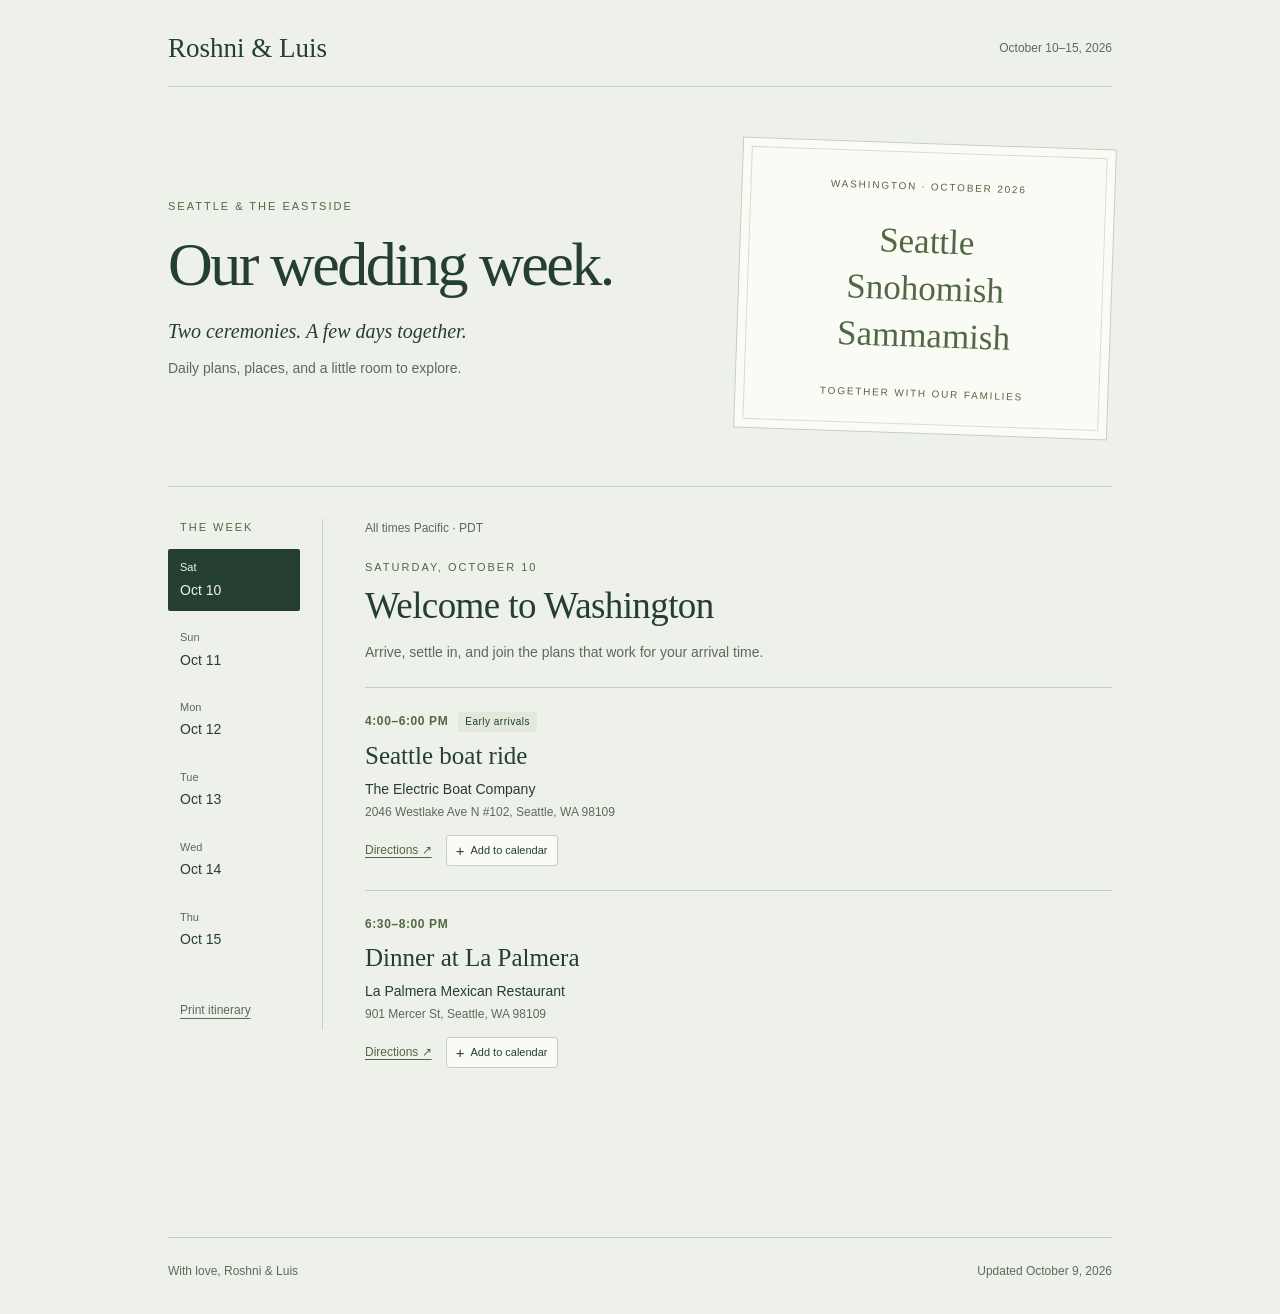
==== commit b91a5085: "Add Maui honeymoon tab with interactive family postcard" ====
--- a/index.html
+++ b/index.html
@@ -4,15 +4,16 @@
   <meta charset="utf-8">
   <meta name="viewport" content="width=device-width, initial-scale=1">
   <meta name="theme-color" content="#243e31">
-  <meta name="description" content="Roshni and Luis's wedding week. October 10–14, 2026, in Seattle and the Eastside. Daily plans, venues, and calendar links for our family.">
+  <meta name="description" content="Roshni and Luis's wedding week. October 10–15, 2026, in Seattle and the Eastside. Daily plans, venues, calendar links, and a Maui honeymoon postcard for our family.">
   <title>Roshni &amp; Luis · Wedding Week</title>
   <link rel="stylesheet" href="styles.css">
+  <script src="maui.js" defer></script>
   <script src="app.js" defer></script>
 </head>
 <body>
   <a class="skip-link" href="#itinerary">Skip to itinerary</a>
   <div class="site-shell">
-    <header class="site-header"><a class="wordmark" href="#">Roshni &amp; Luis</a><span>October 10–14, 2026</span></header>
+    <header class="site-header"><a class="wordmark" href="#">Roshni &amp; Luis</a><span>October 10–15, 2026</span></header>
     <section class="hero" aria-labelledby="page-title">
       <div class="hero-copy"><p class="eyebrow">Seattle &amp; the Eastside</p><h1 id="page-title">Our wedding week.</h1><p class="welcome">Two ceremonies. A few days together.</p><p class="intro">Daily plans, places, and a little room to explore.</p></div>
       <div class="postcard" aria-label="Celebrating in Seattle, Snohomish, and Sammamish"><span class="postcard-label">Washington · October 2026</span><div class="postcard-places">Seattle<br>Snohomish<br>Sammamish</div><span class="postcard-foot">Together with our families</span></div>
@@ -21,7 +22,7 @@
       <nav class="day-nav" aria-label="Wedding itinerary dates"><p class="nav-label">The week</p><div id="date-links"></div><button type="button" class="print-button" id="print-button">Print itinerary</button></nav>
       <div class="day-content"><div class="time-note">All times Pacific · PDT</div><div id="day-panels"></div></div>
     </main>
-    <footer class="site-footer"><span>With love, Roshni &amp; Luis</span><span>Updated October 8, 2026</span></footer>
+    <footer class="site-footer"><span>With love, Roshni &amp; Luis</span><span>Updated October 9, 2026</span></footer>
   </div>
   <noscript><p class="noscript-note">Enable JavaScript to see the daily itinerary and calendar links.</p></noscript>
 </body>
--- a/styles.css
+++ b/styles.css
@@ -69,3 +69,47 @@
 @media(max-width:520px){.site-shell{padding:22px 20px 0}.site-header{align-items:start;padding-bottom:17px}.wordmark{font-size:23px}.site-header>span{max-width:110px;text-align:right;font-size:11px}.hero{grid-template-columns:1fr;gap:25px;padding:32px 0}.hero h1{font-size:48px;max-width:300px}.welcome{font-size:18px}.postcard{transform:none;max-width:100%;padding:18px}.postcard-places{font-size:24px;padding:12px 0}.postcard-label,.postcard-foot{font-size:9px}.day-link .weekday{font-size:10px}.day-link{font-size:12px}.event{padding:22px 0}h3{font-size:23px}.calendar-menu summary{min-height:40px;padding:10px 11px}.directions{display:inline-flex;align-items:center;min-height:40px}.event-actions{gap:12px}.site-footer{font-size:11px}}
 @media(prefers-reduced-motion:reduce){html{scroll-behavior:auto}}
 @media print{body{background:white;color:#17271d;font-size:11pt}.site-shell{max-width:none;padding:0}.hero{padding:20px 0;grid-template-columns:1fr}.hero h1{font-size:32pt}.postcard,.day-nav,.event-actions,.skip-link{display:none!important}.journal{display:block;padding:12px 0}.day-panel[hidden]{display:block!important}.day-panel{margin-top:26px}.day-content{min-height:0}.event{break-inside:avoid;padding:12px 0}h2{font-size:22pt}h3{font-size:17pt}.site-footer{margin-top:20px}}
+
+/* Maui postcard */
+
+#maui-feature{--pf-paper:var(--paper);--pf-ink:var(--ink);--pf-muted:var(--muted);--pf-line:var(--line);--pf-surface:var(--surface);--pf-water:#a8c5b5;--pf-sand:#e5d9b7;--pf-sun:#dca873;--pf-sky:#e8ece0;--pf-shadow:#243e3125}
+
+
+
+
+#maui-feature .pf-perspective{perspective:1400px;margin:32px 8px 24px}
+#maui-feature .pf-postcard{display:block;width:100%;padding:0;border:0;background:transparent;color:inherit;font:inherit;text-align:left;transform:rotate(-1deg);position:relative;border-radius:1px}
+#maui-feature .pf-rotor{display:grid;transform-style:preserve-3d;transition:transform 760ms cubic-bezier(.3,.05,.25,1)}
+#maui-feature .pf-postcard[aria-pressed=true] .pf-rotor{transform:rotateY(180deg)}
+#maui-feature .pf-face{display:block;grid-area:1/1;box-sizing:border-box;width:100%;padding:18px;background:var(--pf-surface);border:1px solid var(--pf-line);min-height:332px;backface-visibility:hidden;-webkit-backface-visibility:hidden;box-shadow:0 5px 12px var(--pf-shadow)}
+#maui-feature .pf-front{transform:rotateY(0deg)}
+#maui-feature .pf-back{transform:rotateY(180deg)}
+#maui-feature .pf-top{display:flex;justify-content:space-between;gap:12px;font-size:11px;letter-spacing:1.5px;margin-bottom:16px;flex-wrap:wrap}
+#maui-feature .pf-scene{display:block;height:175px;background:var(--pf-sky);position:relative;overflow:hidden}
+#maui-feature .pf-sun{position:absolute;width:68px;height:68px;left:61%;top:14px;border-radius:50%;background:var(--pf-sun)}
+#maui-feature .pf-mountain{position:absolute;left:8%;bottom:33px;width:72%;height:97px;background:var(--pf-muted);clip-path:polygon(0 100%,26% 25%,40% 48%,62% 0,100% 100%)}
+#maui-feature .pf-ocean{position:absolute;bottom:0;height:52px;width:120%;left:-10%;background:var(--pf-water);border-radius:50% 40% 0 0}
+#maui-feature .pf-ripple{position:absolute;bottom:19px;left:15%;width:37%;height:5px;border-radius:50%;background:var(--pf-surface);opacity:.5}
+#maui-feature .pf-shore{position:absolute;right:-12px;bottom:-15px;width:40%;height:38px;background:var(--pf-sand);border-radius:80% 0 0 0;transform:rotate(-6deg)}
+#maui-feature .pf-palm{position:absolute;bottom:7px;right:8%;font-size:74px}
+#maui-feature .pf-plane{position:absolute;left:6%;top:18px;font-size:24px;color:var(--pf-ink)}
+#maui-feature .pf-caption{display:block;text-align:center;font:italic 21px/1.4 Georgia,serif;margin:16px 0 7px}
+#maui-feature .pf-small{display:block;text-align:center;font-size:12px;color:var(--pf-muted)}
+#maui-feature .pf-message{display:grid;grid-template-columns:1.5fr 1fr;gap:22px;margin:18px 0 22px}
+#maui-feature .pf-hand{display:block;font:italic 21px/1.3 Georgia,serif}
+#maui-feature .pf-paragraph{display:block;margin:12px 0;color:var(--pf-muted);font-size:13px}
+#maui-feature .pf-address{display:block;border-left:1px solid var(--pf-line);padding-left:18px}
+#maui-feature .pf-stamp{display:block;margin-left:auto;width:65px;border:1px dashed var(--pf-muted);text-align:center;padding:8px;font-size:12px;box-sizing:border-box}
+#maui-feature .pf-address-line{display:block;font-size:13px;color:var(--pf-muted);margin-top:12px;padding-bottom:8px;border-bottom:1px solid var(--pf-line)}
+@media(max-width:420px){#maui-feature .pf-perspective{margin-left:0;margin-right:0}#maui-feature .pf-face{padding:14px;min-height:355px}#maui-feature .pf-top{font-size:10px;letter-spacing:1px}#maui-feature .pf-message{grid-template-columns:1fr}#maui-feature .pf-address{display:none}#maui-feature .pf-caption{font-size:20px}}
+@media(prefers-reduced-motion:reduce){#maui-feature .pf-rotor{transition:none}}
+
+@media(max-width:800px){#date-links{grid-template-columns:repeat(6,minmax(0,1fr))}}
+@media(max-width:520px){#date-links{grid-template-columns:repeat(3,minmax(0,1fr))}}
+@media print{
+ #maui-feature .pf-perspective{perspective:none;margin:20px 0}
+ #maui-feature .pf-postcard{transform:none!important;filter:none!important}
+ #maui-feature .pf-rotor{display:block;transform:none!important;transition:none}
+ #maui-feature .pf-face{transform:none;box-shadow:none;min-height:0;break-inside:avoid;backface-visibility:visible;margin-bottom:16px}
+ #maui-feature .pf-scene{display:none}
+}
